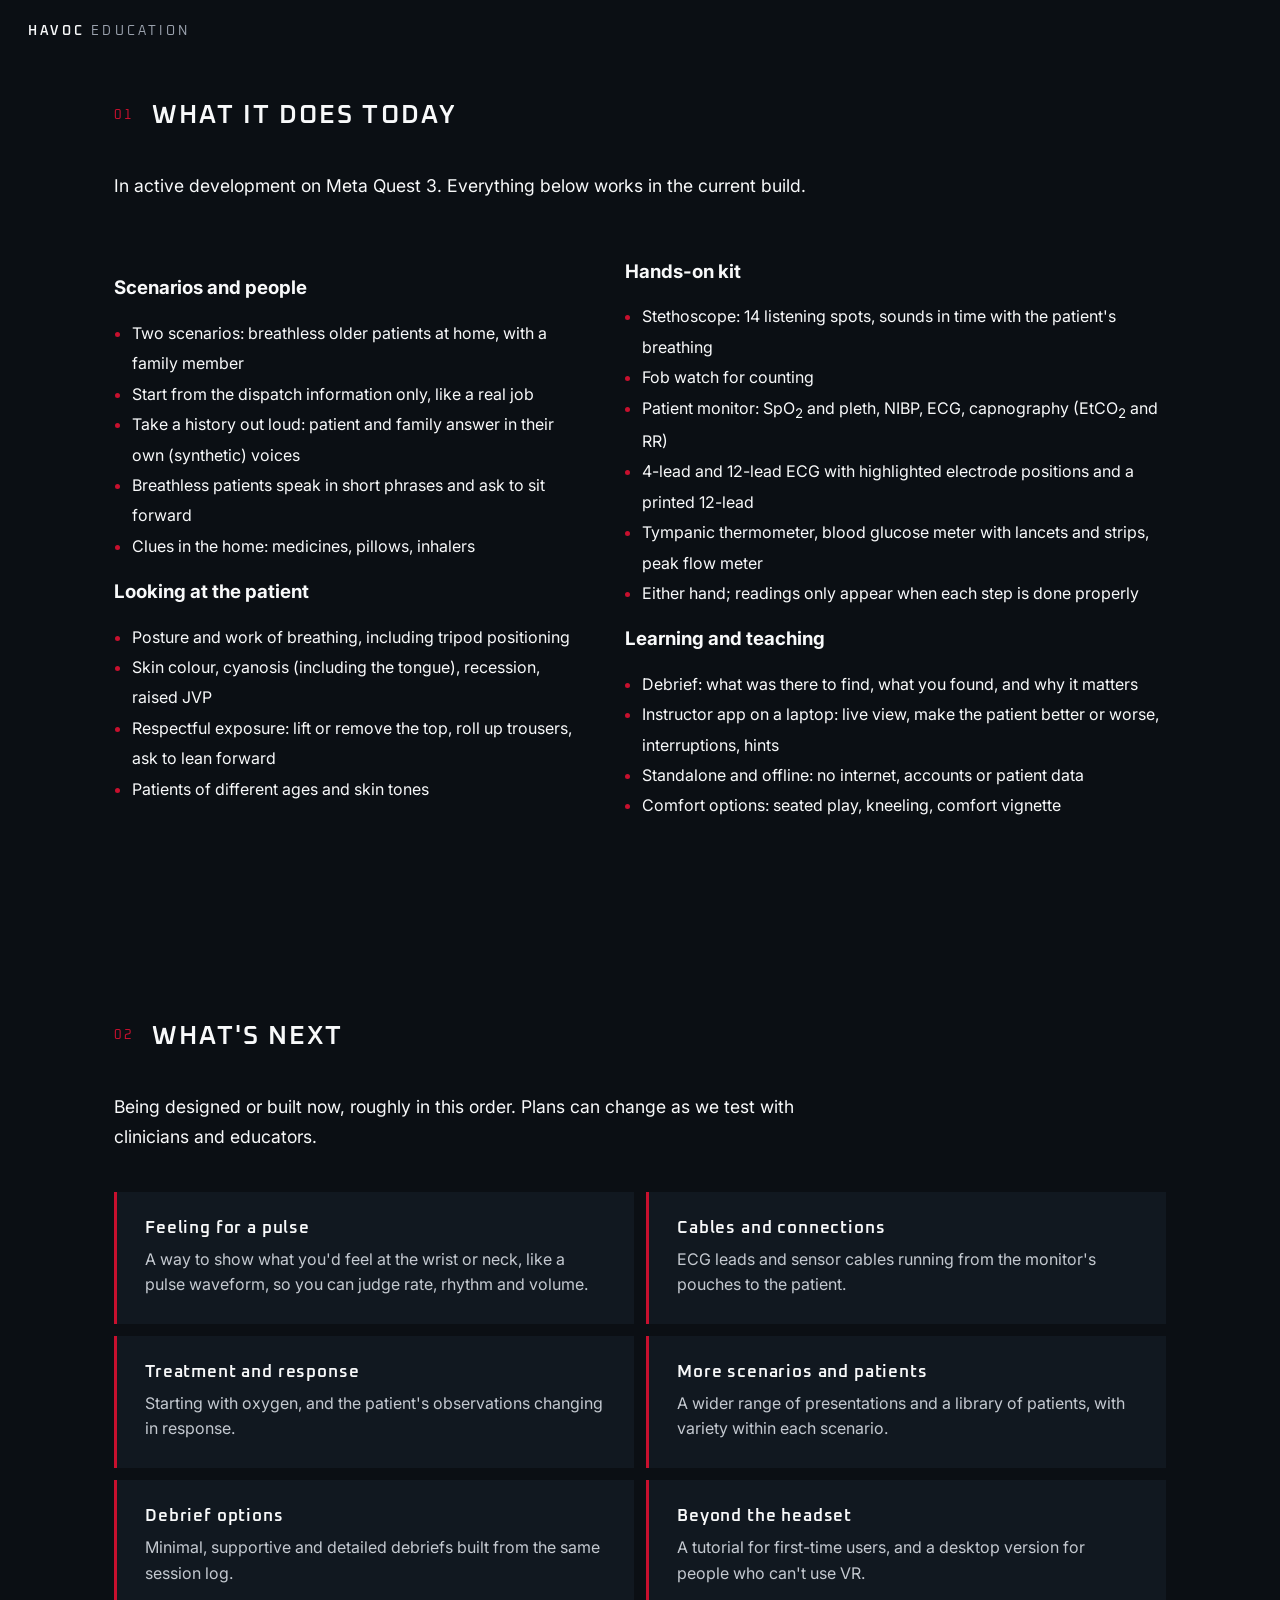
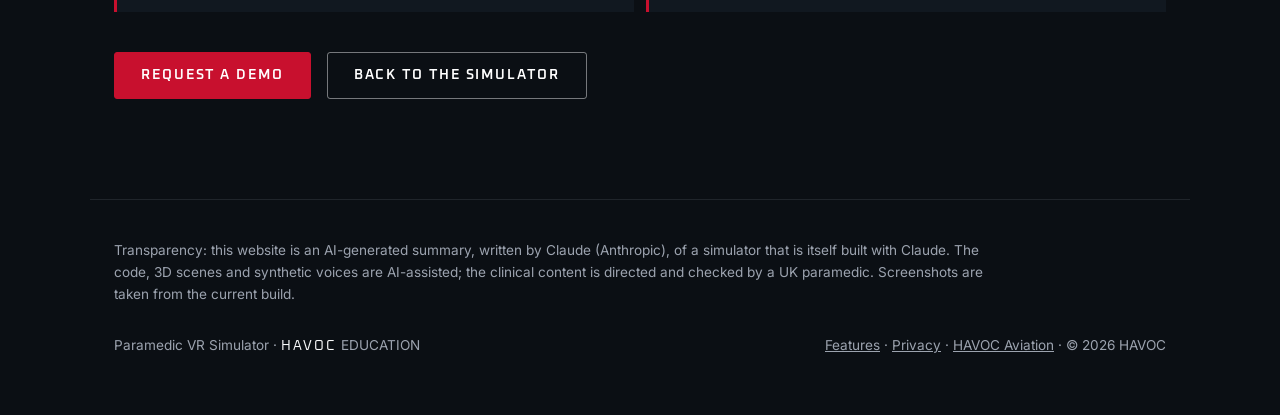
==== features.html @ 8bbe9241 "Features and what's next page; remove the pulse-feel claim from the home page Co-Authored-By: Claude" ====
<!DOCTYPE html>
<html lang="en-GB">
<head>
    <meta charset="utf-8">
    <meta name="viewport" content="width=device-width, initial-scale=1">
    <title>Features and what's next – Paramedic VR Simulator</title>
    <meta name="description" content="What the Paramedic VR Simulator does today, and what is being built next.">
    <meta name="theme-color" content="#0B0F14">
    <link rel="canonical" href="https://havoceducation.co.uk/features.html">
    <meta property="og:title" content="Paramedic VR Simulator">
    <meta property="og:description" content="Standalone VR for paramedic assessment, written by a paramedic.">
    <meta property="og:image" content="https://havoceducation.co.uk/images/hero-room.jpg">
    <link rel="icon" type="image/png" sizes="32x32" href="/favicon-32x32.png">
    <link rel="icon" type="image/png" sizes="16x16" href="/favicon-16x16.png">
    <link rel="apple-touch-icon" sizes="180x180" href="/apple-touch-icon.png">
    <link rel="preconnect" href="https://fonts.googleapis.com">
    <link rel="preconnect" href="https://fonts.gstatic.com" crossorigin>
    <link href="https://fonts.googleapis.com/css2?family=Inter:wght@400;500;600&family=Oxanium:wght@300;400;500;600;700&display=swap" rel="stylesheet">
    <link rel="stylesheet" href="style.css">
</head>
<body>
<div class="brandbar"><a href="/" style="color:inherit;text-decoration:none"><span class="brand">HAVOC</span> EDUCATION</a></div>
<main>

    <section class="section" id="now">
        <div class="section-header">
            <span class="section-label">01</span>
            <h2>WHAT IT DOES TODAY</h2>
        </div>
        <p class="lead">
            In active development on Meta Quest 3. Everything below works in the current build.
        </p>
        <div class="edu-grid">
            <div>
                <h3>Scenarios and people</h3>
                <ul class="ticks">
                    <li>Two scenarios: breathless older patients at home, with a family member</li>
                    <li>Start from the dispatch information only, like a real job</li>
                    <li>Take a history out loud: patient and family answer in their own (synthetic) voices</li>
                    <li>Breathless patients speak in short phrases and ask to sit forward</li>
                    <li>Clues in the home: medicines, pillows, inhalers</li>
                </ul>
                <h3>Looking at the patient</h3>
                <ul class="ticks">
                    <li>Posture and work of breathing, including tripod positioning</li>
                    <li>Skin colour, cyanosis (including the tongue), recession, raised JVP</li>
                    <li>Respectful exposure: lift or remove the top, roll up trousers, ask to lean forward</li>
                    <li>Patients of different ages and skin tones</li>
                </ul>
            </div>
            <div>
                <h3>Hands-on kit</h3>
                <ul class="ticks">
                    <li>Stethoscope: 14 listening spots, sounds in time with the patient's breathing</li>
                    <li>Fob watch for counting</li>
                    <li>Patient monitor: SpO<sub>2</sub> and pleth, NIBP, ECG, capnography (EtCO<sub>2</sub> and RR)</li>
                    <li>4-lead and 12-lead ECG with highlighted electrode positions and a printed 12-lead</li>
                    <li>Tympanic thermometer, blood glucose meter with lancets and strips, peak flow meter</li>
                    <li>Either hand; readings only appear when each step is done properly</li>
                </ul>
                <h3>Learning and teaching</h3>
                <ul class="ticks">
                    <li>Debrief: what was there to find, what you found, and why it matters</li>
                    <li>Instructor app on a laptop: live view, make the patient better or worse, interruptions, hints</li>
                    <li>Standalone and offline: no internet, accounts or patient data</li>
                    <li>Comfort options: seated play, kneeling, comfort vignette</li>
                </ul>
            </div>
        </div>
    </section>

    <section class="section" id="next">
        <div class="section-header">
            <span class="section-label">02</span>
            <h2>WHAT'S NEXT</h2>
        </div>
        <p class="lead">
            Being designed or built now, roughly in this order. Plans can change as we test
            with clinicians and educators.
        </p>
        <div class="principles">
            <div class="principle">
                <h3>Feeling for a pulse</h3>
                <p>A way to show what you'd feel at the wrist or neck, like a pulse waveform,
                    so you can judge rate, rhythm and volume.</p>
            </div>
            <div class="principle">
                <h3>Cables and connections</h3>
                <p>ECG leads and sensor cables running from the monitor's pouches to the patient.</p>
            </div>
            <div class="principle">
                <h3>Treatment and response</h3>
                <p>Starting with oxygen, and the patient's observations changing in response.</p>
            </div>
            <div class="principle">
                <h3>More scenarios and patients</h3>
                <p>A wider range of presentations and a library of patients, with variety within each scenario.</p>
            </div>
            <div class="principle">
                <h3>Debrief options</h3>
                <p>Minimal, supportive and detailed debriefs built from the same session log.</p>
            </div>
            <div class="principle">
                <h3>Beyond the headset</h3>
                <p>A tutorial for first-time users, and a desktop version for people who can't use VR.</p>
            </div>
        </div>
        <div class="hero-actions" style="justify-content:flex-start; margin-top: 40px;">
            <a class="btn" href="mailto:hello@havoceducation.co.uk?subject=Paramedic%20VR%20Simulator%20demo">REQUEST A DEMO</a>
            <a class="btn btn-ghost" href="/">BACK TO THE SIMULATOR</a>
        </div>
    </section>

</main>

<footer>
    <p class="ai-note">Transparency: this website is an AI-generated summary, written by Claude (Anthropic), of a
        simulator that is itself built with Claude. The code, 3D scenes and synthetic voices are AI-assisted; the clinical
        content is directed and checked by a UK paramedic. Screenshots are taken from the current build.</p>
    <div>Paramedic VR Simulator · <span class="brand">HAVOC</span> EDUCATION</div>
    <div><a href="features.html">Features</a> · <a href="privacy.html">Privacy</a> · <a href="https://flyhavoc.com">HAVOC Aviation</a> · © 2026 HAVOC</div>
</footer>
</body>
</html>
---- style.css ----
:root {
    --havoc-midnight: #0B0F14;
    --havoc-slate: #1F2937;
    --havoc-cloud: #F8F9FA;
    --havoc-steel: #9CA3AF;
    --havoc-red: #C8102E;
}

* { box-sizing: border-box; }
html { scroll-behavior: smooth; }

body {
    margin: 0;
    min-height: 100vh;
    background: var(--havoc-midnight);
    color: var(--havoc-cloud);
    font-family: "Inter", Arial, sans-serif;
}

a { color: var(--havoc-cloud); }

/* HERO */
.hero {
    min-height: min(100vh, 900px);
    display: flex;
    justify-content: center;
    align-items: flex-end;
    padding: 40px 24px clamp(30px, 5vh, 64px);
    text-align: center;
    background:
        linear-gradient(to bottom, rgba(11,15,20,0.6) 0%, rgba(11,15,20,0.2) 18%, rgba(11,15,20,0.35) 50%, rgba(11,15,20,0.97) 100%),
        url("images/hero-room.jpg") center / cover no-repeat;
}
.hero-content { width: min(100%, 1000px); }
.wordmark {
    margin: 0;
    font-family: "Oxanium", sans-serif;
    font-size: clamp(4rem, 15vw, 9rem);
    font-weight: 700;
    line-height: 0.9;
    letter-spacing: 0.03em;
}
.title {
    margin: 0;
    font-family: "Oxanium", sans-serif;
    font-size: clamp(2.6rem, 7vw, 5.2rem);
    font-weight: 700;
    line-height: 1.02;
    letter-spacing: 0.02em;
}
.brandbar {
    position: absolute; top: 24px; left: 28px; z-index: 2;
    font-family: "Oxanium", sans-serif; font-size: 0.8rem; letter-spacing: 0.25em; color: var(--havoc-steel);
}
.brandbar .brand { color: var(--havoc-cloud); font-weight: 600; }
.subbrand {
    margin-top: 18px;
    font-family: "Oxanium", sans-serif;
    font-size: clamp(0.9rem, 2vw, 1.25rem);
    font-weight: 300;
    letter-spacing: 0.55em;
    color: var(--havoc-steel);
}
.accent-line { width: 90px; height: 3px; margin: 36px auto; background: var(--havoc-red); }
.intro { max-width: 660px; margin: 0 auto; font-size: 1.1rem; line-height: 1.7; color: #D6DAE0; }
.intro strong { color: var(--havoc-cloud); font-weight: 500; }

.status {
    display: inline-block; margin-bottom: 22px; padding: 6px 14px;
    font-family: "Oxanium", sans-serif; font-size: 0.75rem; letter-spacing: 0.22em;
    color: var(--havoc-cloud); border: 1px solid rgba(248,249,250,0.35); border-radius: 999px;
    background: rgba(11,15,20,0.45);
}
.hero-actions { display: flex; gap: 16px; justify-content: center; flex-wrap: wrap; margin-top: 34px; align-items: center; }
.btn {
    display: inline-block; padding: 14px 26px; border-radius: 3px;
    font-family: "Oxanium", sans-serif; font-size: 0.85rem; font-weight: 600; letter-spacing: 0.14em;
    text-decoration: none; color: #fff; background: var(--havoc-red); border: 1px solid var(--havoc-red);
    transition: 0.2s ease;
}
.btn:hover { background: #a50d26; }
.btn-ghost { background: transparent; border-color: rgba(248,249,250,0.45); }
.btn-ghost:hover { background: rgba(248,249,250,0.08); }

/* SESSION STEPS */
.steps { list-style: none; margin: 0; padding: 0; display: grid; grid-template-columns: repeat(4, 1fr); gap: 0; counter-reset: s; }
.steps li { position: relative; padding: 0 22px 0 0; }
.steps li::before { content: ""; position: absolute; top: 19px; left: 44px; right: 8px; height: 1px; background: rgba(156,163,175,0.25); }
.steps li:last-child::before { display: none; }
.step-n {
    display: inline-flex; width: 38px; height: 38px; align-items: center; justify-content: center;
    font-family: "Oxanium", sans-serif; font-weight: 600; border: 2px solid var(--havoc-red); border-radius: 50%;
}
.steps h3 { margin: 18px 0 8px; font-family: "Oxanium", sans-serif; font-size: 1.1rem; font-weight: 600; }
.steps p { margin: 0; color: #C4C9D0; line-height: 1.6; font-size: 1rem; }

/* EDUCATORS */
.edu-grid { display: grid; grid-template-columns: 1fr 1.15fr; gap: 40px; align-items: center; }
.shot { margin: 0; }
.shot img { aspect-ratio: auto; }
.shot figcaption { padding: 12px 16px; font-size: 0.85rem; color: var(--havoc-steel); }
.ticks { margin: 0; padding-left: 1.1em; line-height: 1.9; }
.ticks li::marker { color: var(--havoc-red); }

/* SECTIONS */
.section { max-width: 1100px; margin: 0 auto; padding: 100px 24px; }
.section-header { display: flex; align-items: center; gap: 18px; margin-bottom: 40px; }
.section-label { font-family: "Oxanium", sans-serif; font-size: 0.8rem; color: var(--havoc-red); letter-spacing: 0.15em; }
.section-header h2 { margin: 0; font-family: "Oxanium", sans-serif; font-size: 1.6rem; font-weight: 600; letter-spacing: 0.08em; }
.lead { max-width: 700px; margin: 0 0 40px; font-size: 1.1rem; line-height: 1.7; }
.muted { color: var(--havoc-steel); }

/* FEATURE CARDS */
.card-grid { display: grid; grid-template-columns: repeat(3, minmax(0, 1fr)); gap: 24px; }
.card {
    overflow: hidden;
    background: rgba(31, 41, 55, 0.45);
    border: 1px solid rgba(156, 163, 175, 0.15);
    border-radius: 4px;
}
.card img { width: 100%; aspect-ratio: 16 / 9; object-fit: cover; display: block; }
.card-content { padding: 28px; }
.card-number { margin-bottom: 18px; font-family: "Oxanium", sans-serif; font-size: 0.75rem; letter-spacing: 0.2em; color: var(--havoc-red); }
.card h3 { margin: 0 0 10px; font-family: "Oxanium", sans-serif; font-size: 1.4rem; font-weight: 600; }
.card p { margin: 0; font-size: 1rem; line-height: 1.6; color: #C4C9D0; }

/* SPLIT (image + text) */
.split-wrap {
    min-height: 70vh;
    display: flex;
    align-items: center;
    background:
        linear-gradient(to right, rgba(11,15,20,0.96) 0%, rgba(11,15,20,0.82) 45%, rgba(11,15,20,0.4) 100%),
        url("images/instructor.jpg") 85% center / cover no-repeat;
}
.split-inner { width: min(100%, 1100px); margin: 0 auto; padding: 100px 24px; }
.panel { max-width: 650px; padding: 40px 0; border-top: 1px solid rgba(156,163,175,0.25); border-bottom: 1px solid rgba(156,163,175,0.25); }
.panel ul { margin: 0; padding-left: 1.1em; line-height: 1.9; }
.panel li::marker { color: var(--havoc-red); }

/* PRINCIPLES */
.principles { display: grid; grid-template-columns: repeat(2, 1fr); gap: 12px; }
.principle {
    padding: 26px 28px;
    background: rgba(31, 41, 55, 0.35);
    border-left: 3px solid var(--havoc-red);
}
.principle h3 { margin: 0 0 8px; font-family: "Oxanium", sans-serif; font-size: 1.05rem; font-weight: 600; letter-spacing: 0.05em; }
.principle p { margin: 0; color: #C4C9D0; line-height: 1.6; font-size: 1rem; }

/* AUDIENCES */
.audience-grid { display: grid; grid-template-columns: repeat(3, 1fr); gap: 24px; }
.audience { padding: 30px; border: 1px solid rgba(156,163,175,0.15); border-radius: 4px; }
.audience h3 { margin: 0 0 10px; font-family: "Oxanium", sans-serif; font-size: 1.15rem; }
.audience p { margin: 0; color: #C4C9D0; line-height: 1.6; font-size: 1rem; }

/* CTA LINK */
.cta {
    display: inline-flex; align-items: center; gap: 14px; padding-bottom: 6px;
    font-family: "Oxanium", sans-serif; font-size: 0.85rem; font-weight: 500; letter-spacing: 0.12em;
    color: var(--havoc-cloud); text-decoration: none; border-bottom: 2px solid var(--havoc-red); transition: 0.2s ease;
}
.cta:hover { color: var(--havoc-red); }

/* PROSE PAGE */
.prose { max-width: 760px; margin: 0 auto; padding: 120px 24px 80px; line-height: 1.75; }
.prose h1 { font-family: "Oxanium", sans-serif; font-size: 2.2rem; letter-spacing: 0.04em; margin: 0 0 8px; }
.prose h2 { font-family: "Oxanium", sans-serif; font-size: 1.2rem; letter-spacing: 0.06em; margin-top: 40px; }
.prose p, .prose li { color: #D6DAE0; }
.back { position: absolute; top: 28px; left: 24px; }

/* FOOTER */
footer {
    max-width: 1100px; margin: 0 auto; padding: 40px 24px 60px;
    display: flex; justify-content: space-between; flex-wrap: wrap; gap: 16px;
    border-top: 1px solid rgba(156,163,175,0.15); color: var(--havoc-steel); font-size: 0.85rem;
}
footer .brand { font-family: "Oxanium", sans-serif; letter-spacing: 0.15em; color: var(--havoc-cloud); }
footer a { color: var(--havoc-steel); }

@media (max-width: 850px) {
    .card-grid, .audience-grid, .principles, .edu-grid { grid-template-columns: 1fr; }
    .steps { grid-template-columns: 1fr 1fr; row-gap: 32px; }
    .steps li::before { display: none; }
    .section { padding: 70px 20px; }
}

/* AI transparency note */
.ai-note { flex-basis: 100%; max-width: 900px; margin: 0 0 16px; font-size: 0.85rem; line-height: 1.6; color: #9CA3AF; }
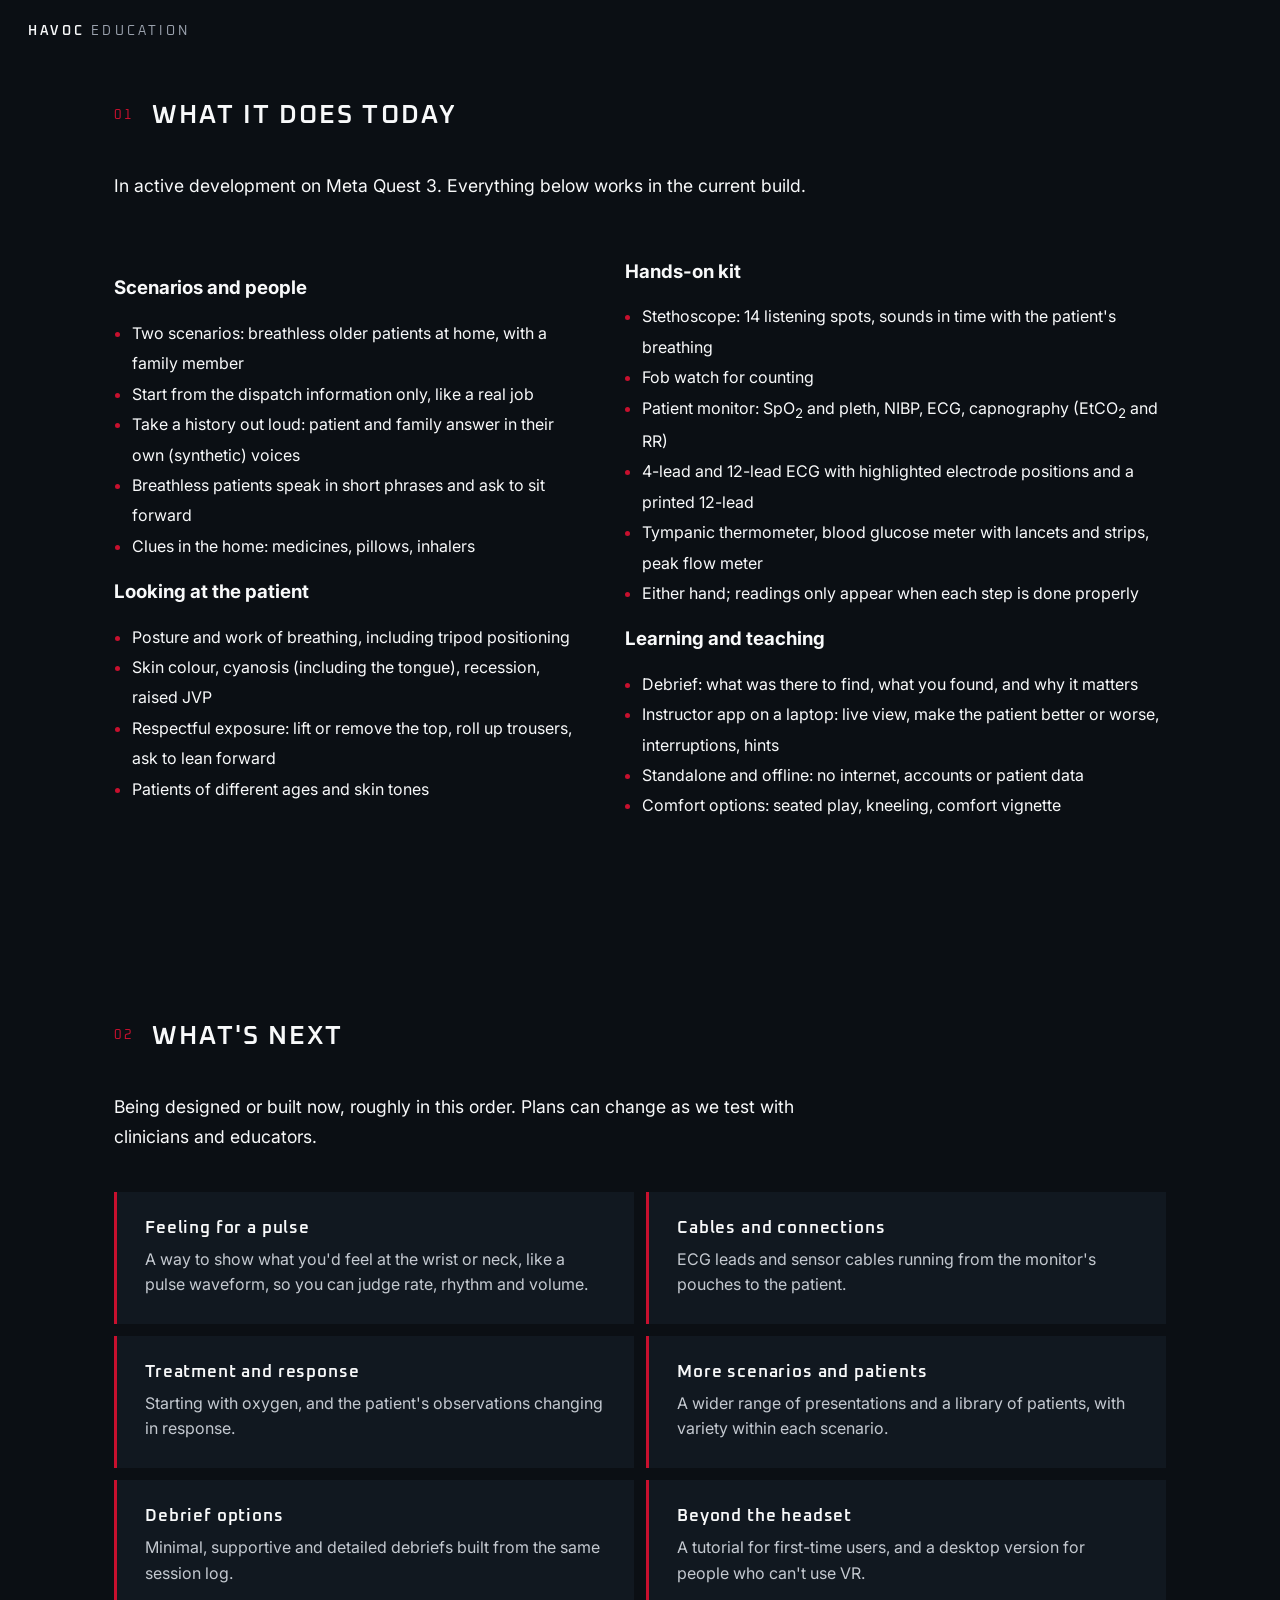
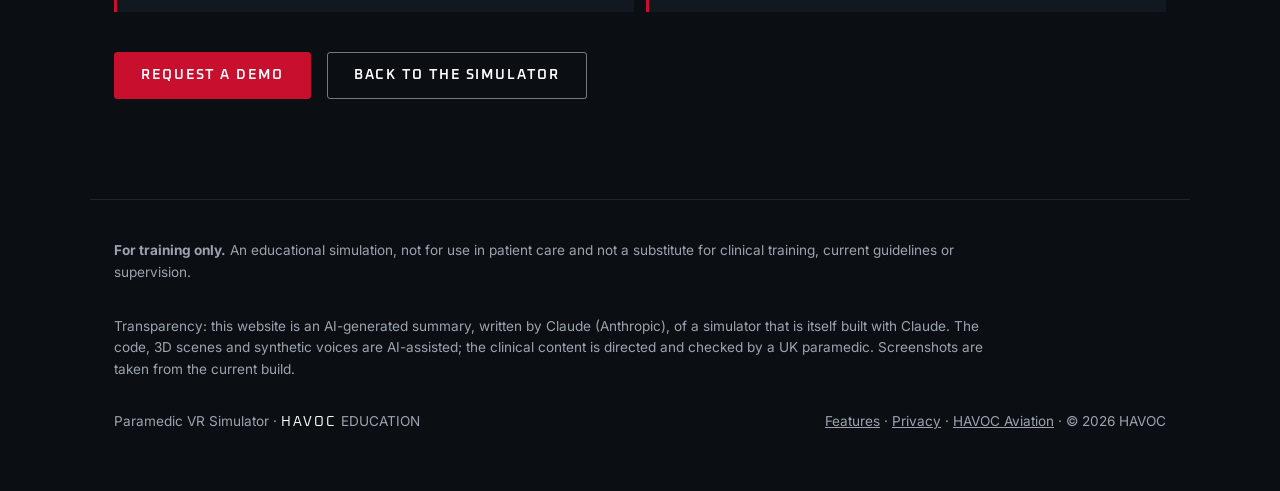
==== commit 090124b4: "Privacy: session records on the headset; training-only disclaimer on pages Co-Authored-By: Claude Op" ====
--- a/features.html
+++ b/features.html
@@ -114,6 +114,7 @@
 </main>
 
 <footer>
+    <p class="ai-note"><strong>For training only.</strong> An educational simulation, not for use in patient care and not a substitute for clinical training, current guidelines or supervision.</p>
     <p class="ai-note">Transparency: this website is an AI-generated summary, written by Claude (Anthropic), of a
         simulator that is itself built with Claude. The code, 3D scenes and synthetic voices are AI-assisted; the clinical
         content is directed and checked by a UK paramedic. Screenshots are taken from the current build.</p>
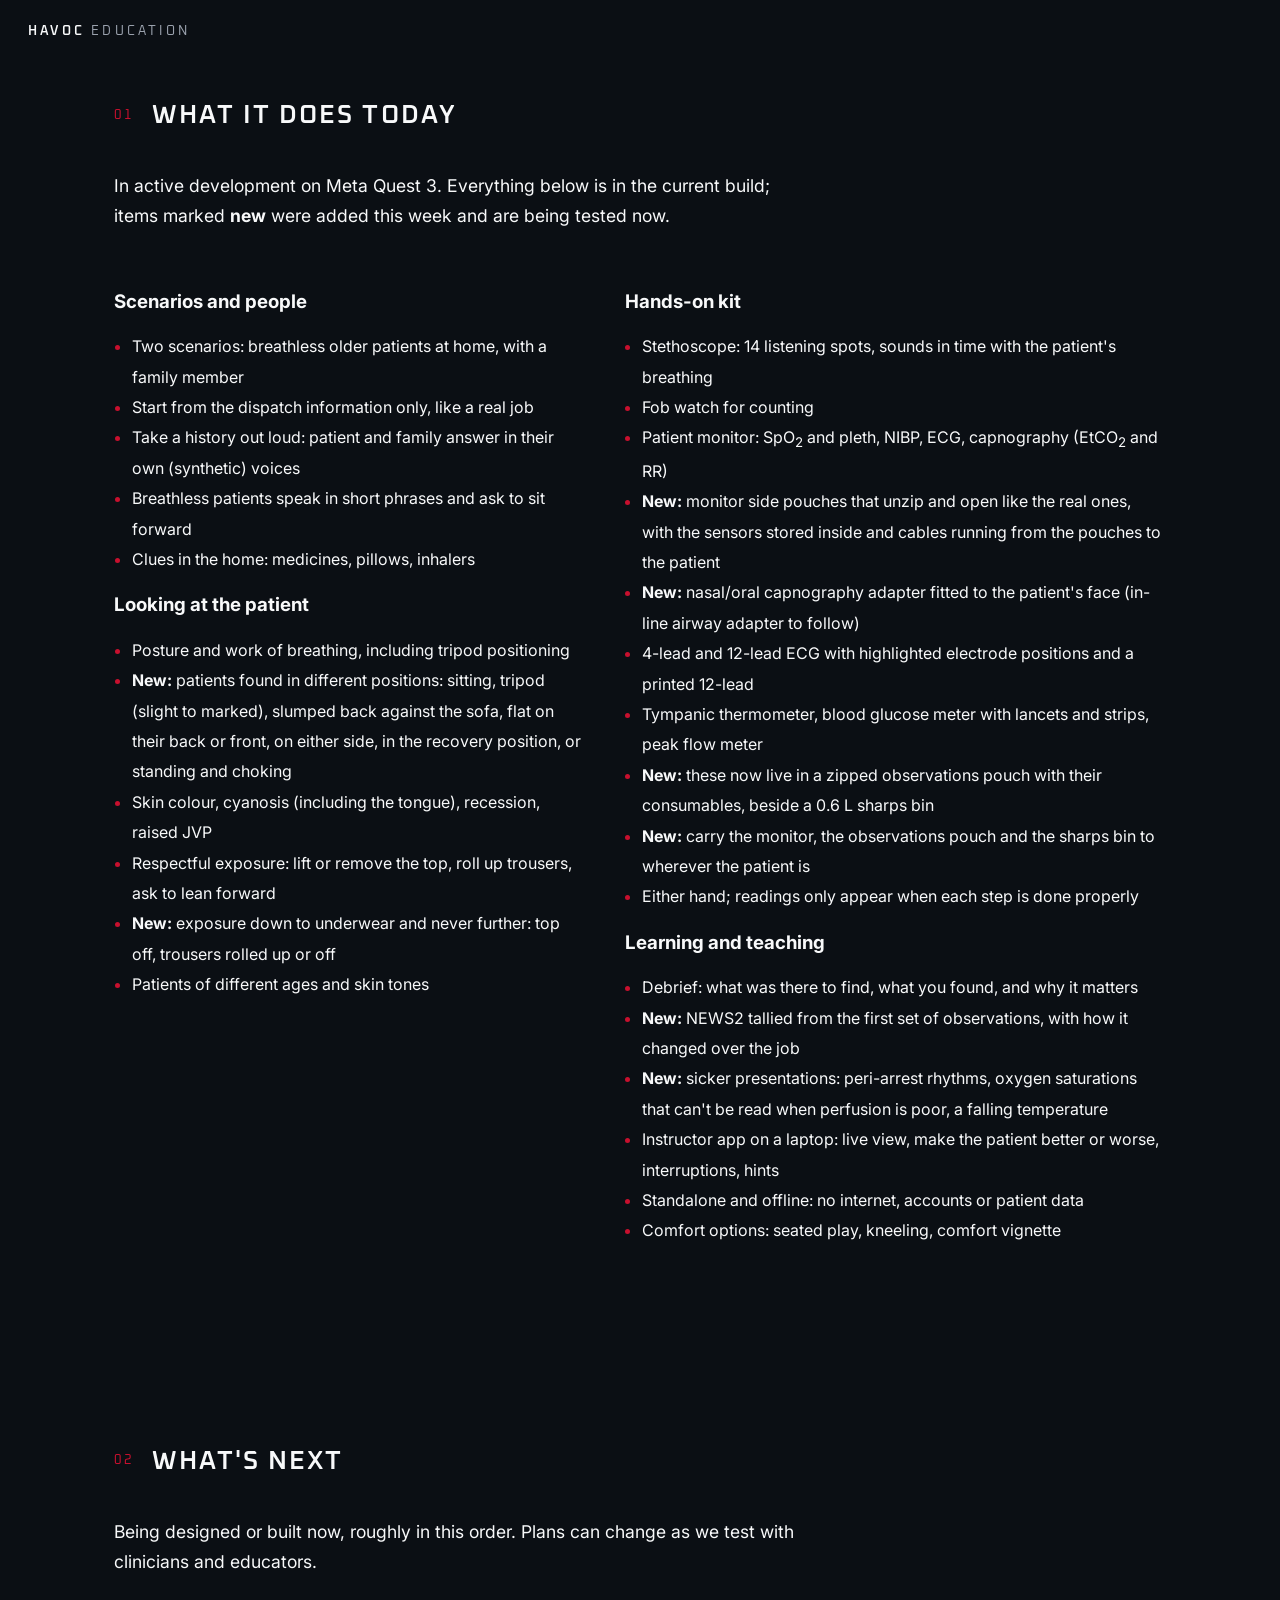
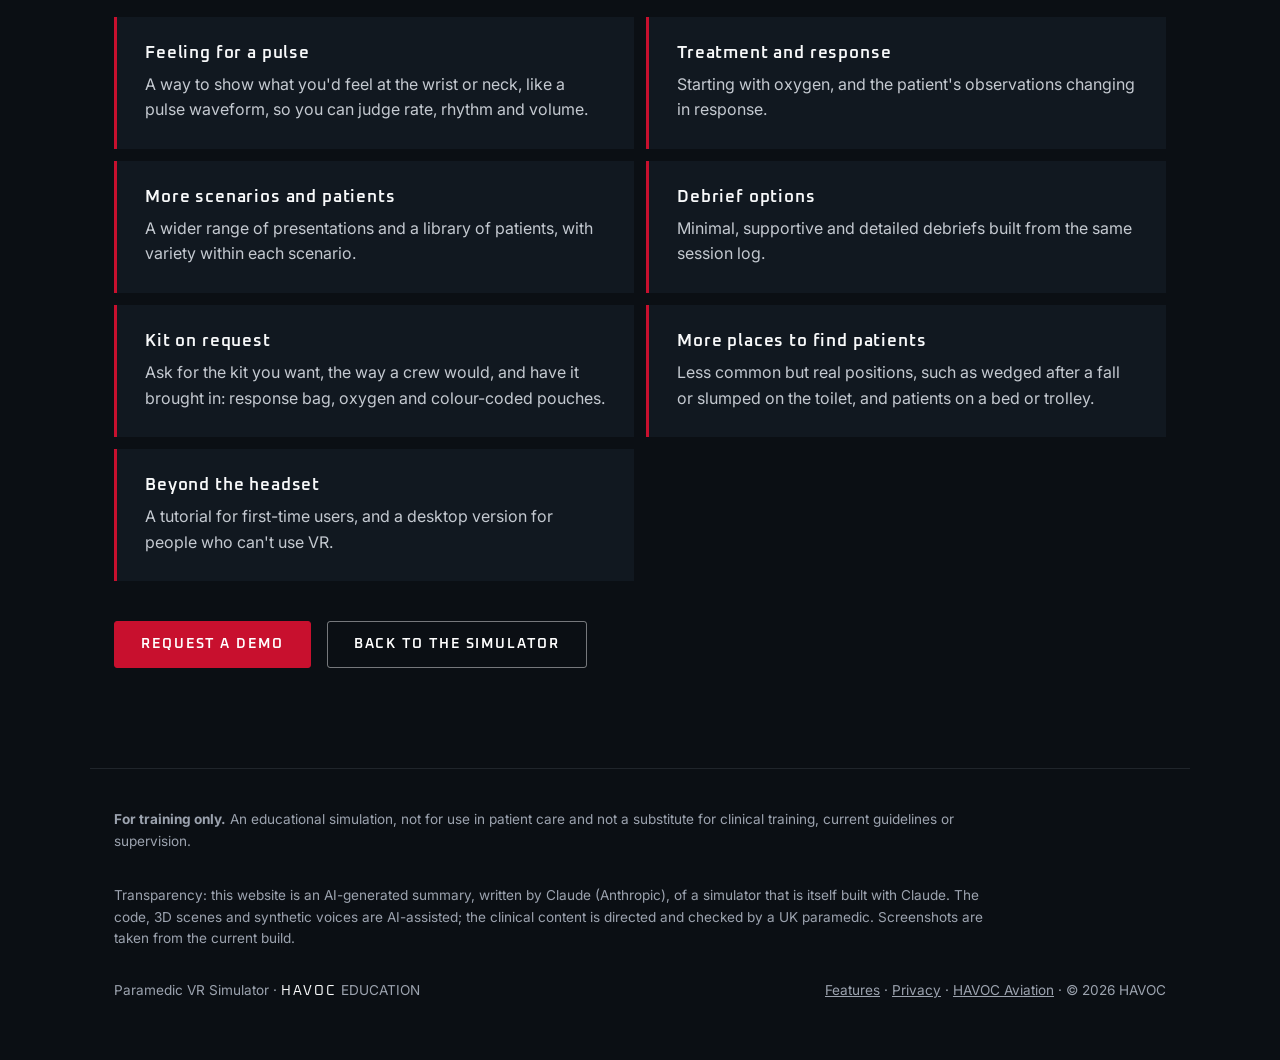
==== commit abf407f8: "Latest build: patient positions, exposure to underwear, monitor pouches and cables, fitted capnograp" ====
--- a/features.html
+++ b/features.html
@@ -28,9 +28,10 @@
             <h2>WHAT IT DOES TODAY</h2>
         </div>
         <p class="lead">
-            In active development on Meta Quest 3. Everything below works in the current build.
+            In active development on Meta Quest 3. Everything below is in the current build;
+            items marked <strong>new</strong> were added this week and are being tested now.
         </p>
-        <div class="edu-grid">
+        <div class="edu-grid" style="align-items: start;">
             <div>
                 <h3>Scenarios and people</h3>
                 <ul class="ticks">
@@ -43,8 +44,10 @@
                 <h3>Looking at the patient</h3>
                 <ul class="ticks">
                     <li>Posture and work of breathing, including tripod positioning</li>
+                    <li><strong>New:</strong> patients found in different positions: sitting, tripod (slight to marked), slumped back against the sofa, flat on their back or front, on either side, in the recovery position, or standing and choking</li>
                     <li>Skin colour, cyanosis (including the tongue), recession, raised JVP</li>
                     <li>Respectful exposure: lift or remove the top, roll up trousers, ask to lean forward</li>
+                    <li><strong>New:</strong> exposure down to underwear and never further: top off, trousers rolled up or off</li>
                     <li>Patients of different ages and skin tones</li>
                 </ul>
             </div>
@@ -54,13 +57,19 @@
                     <li>Stethoscope: 14 listening spots, sounds in time with the patient's breathing</li>
                     <li>Fob watch for counting</li>
                     <li>Patient monitor: SpO<sub>2</sub> and pleth, NIBP, ECG, capnography (EtCO<sub>2</sub> and RR)</li>
+                    <li><strong>New:</strong> monitor side pouches that unzip and open like the real ones, with the sensors stored inside and cables running from the pouches to the patient</li>
+                    <li><strong>New:</strong> nasal/oral capnography adapter fitted to the patient's face (in-line airway adapter to follow)</li>
                     <li>4-lead and 12-lead ECG with highlighted electrode positions and a printed 12-lead</li>
                     <li>Tympanic thermometer, blood glucose meter with lancets and strips, peak flow meter</li>
+                    <li><strong>New:</strong> these now live in a zipped observations pouch with their consumables, beside a 0.6 L sharps bin</li>
+                    <li><strong>New:</strong> carry the monitor, the observations pouch and the sharps bin to wherever the patient is</li>
                     <li>Either hand; readings only appear when each step is done properly</li>
                 </ul>
                 <h3>Learning and teaching</h3>
                 <ul class="ticks">
                     <li>Debrief: what was there to find, what you found, and why it matters</li>
+                    <li><strong>New:</strong> NEWS2 tallied from the first set of observations, with how it changed over the job</li>
+                    <li><strong>New:</strong> sicker presentations: peri-arrest rhythms, oxygen saturations that can't be read when perfusion is poor, a falling temperature</li>
                     <li>Instructor app on a laptop: live view, make the patient better or worse, interruptions, hints</li>
                     <li>Standalone and offline: no internet, accounts or patient data</li>
                     <li>Comfort options: seated play, kneeling, comfort vignette</li>
@@ -85,10 +94,6 @@
                     so you can judge rate, rhythm and volume.</p>
             </div>
             <div class="principle">
-                <h3>Cables and connections</h3>
-                <p>ECG leads and sensor cables running from the monitor's pouches to the patient.</p>
-            </div>
-            <div class="principle">
                 <h3>Treatment and response</h3>
                 <p>Starting with oxygen, and the patient's observations changing in response.</p>
             </div>
@@ -99,6 +104,16 @@
             <div class="principle">
                 <h3>Debrief options</h3>
                 <p>Minimal, supportive and detailed debriefs built from the same session log.</p>
+            </div>
+            <div class="principle">
+                <h3>Kit on request</h3>
+                <p>Ask for the kit you want, the way a crew would, and have it brought in:
+                    response bag, oxygen and colour-coded pouches.</p>
+            </div>
+            <div class="principle">
+                <h3>More places to find patients</h3>
+                <p>Less common but real positions, such as wedged after a fall or slumped on the toilet,
+                    and patients on a bed or trolley.</p>
             </div>
             <div class="principle">
                 <h3>Beyond the headset</h3>
--- a/style.css
+++ b/style.css
@@ -112,6 +112,7 @@
 
 /* FEATURE CARDS */
 .card-grid { display: grid; grid-template-columns: repeat(3, minmax(0, 1fr)); gap: 24px; }
+.card-grid.two { grid-template-columns: repeat(2, minmax(0, 1fr)); }
 .card {
     overflow: hidden;
     background: rgba(31, 41, 55, 0.45);
